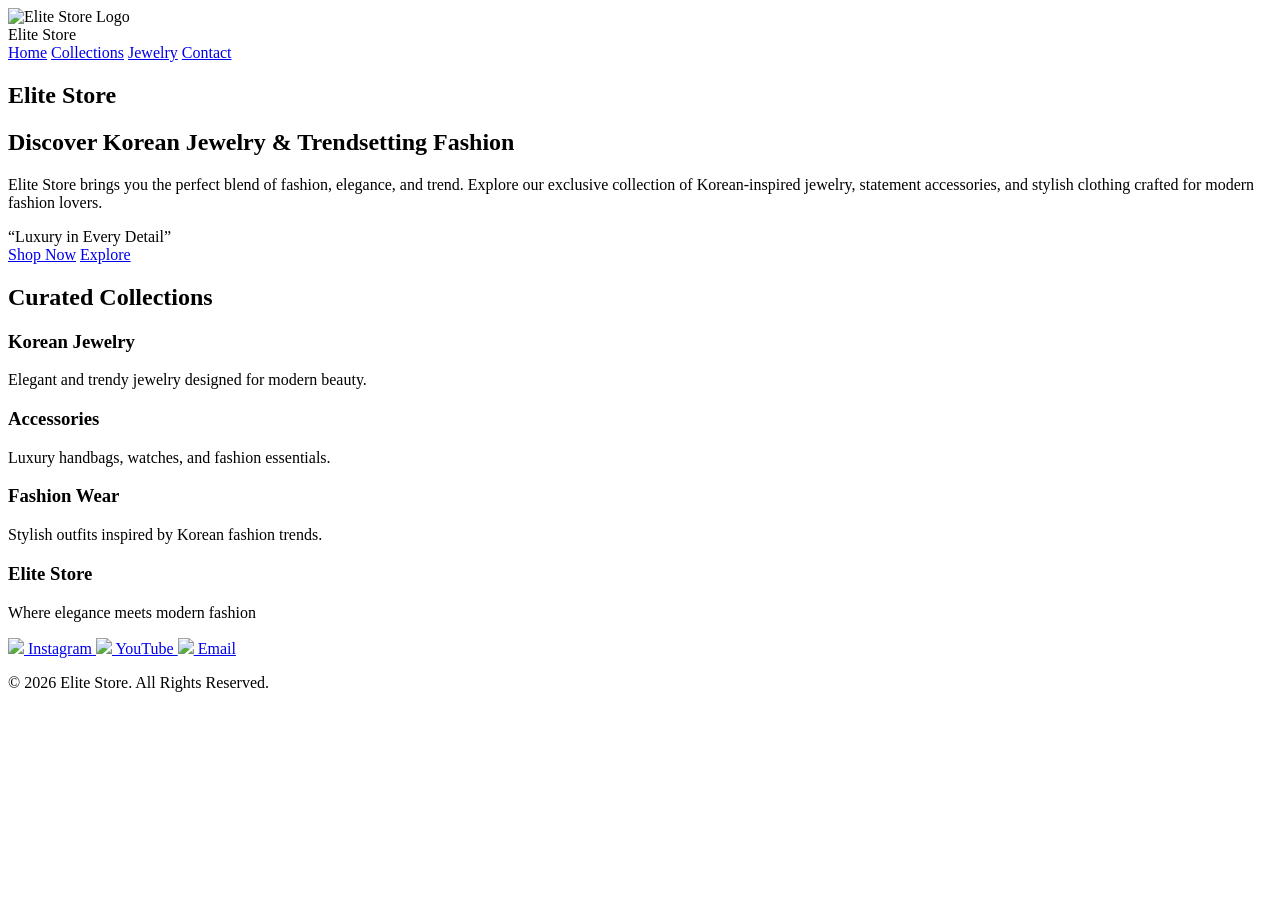
==== index.html @ faf769aa "Create index.html" ====
<!DOCTYPE html>
<html lang="en">
<head>
  <meta charset="UTF-8">
  <meta name="viewport" content="width=device-width, initial-scale=1.0">
  <title>Elite Store</title>

  <link rel="stylesheet" href="styles.css">

  <link href="https://fonts.googleapis.com/css2?family=Cinzel:wght@400;600;700&family=Poppins:wght@300;400;500;600&display=swap" rel="stylesheet">
</head>

<body>

<!-- NAVBAR -->
<header class="navbar">

  <div class="logo-section">
    <img src="images/es-logo.png" alt="Elite Store Logo" class="logo-img">
    <div class="logo-text">Elite Store</div>
  </div>

  <nav class="nav-links">
    <a href="#">Home</a>
    <a href="#">Collections</a>
    <a href="#">Jewelry</a>
    <a href="#">Contact</a>
  </nav>

</header>

<!-- HERO -->
<section class="hero">

  <h1>Elite Store</h1>

  <h2>Discover Korean Jewelry & Trendsetting Fashion</h2>

  <p>
    Elite Store brings you the perfect blend of fashion, elegance, and trend.
    Explore our exclusive collection of Korean-inspired jewelry, statement accessories,
    and stylish clothing crafted for modern fashion lovers.
  </p>

  <div class="tagline">
    “Luxury in Every Detail”
  </div>

  <div class="buttons">
    <a href="#" class="btn gold">Shop Now</a>
    <a href="#" class="btn outline">Explore</a>
  </div>

</section>

<!-- COLLECTION -->
<section class="collection">

  <h2>Curated Collections</h2>

  <div class="cards">

    <div class="card">
      <h3>Korean Jewelry</h3>
      <p>Elegant and trendy jewelry designed for modern beauty.</p>
    </div>

    <div class="card">
      <h3>Accessories</h3>
      <p>Luxury handbags, watches, and fashion essentials.</p>
    </div>

    <div class="card">
      <h3>Fashion Wear</h3>
      <p>Stylish outfits inspired by Korean fashion trends.</p>
    </div>

  </div>

</section>

<!-- FOOTER -->
<footer>

  <h3>Elite Store</h3>
  <p>Where elegance meets modern fashion</p>

  <div class="social">

    <a href="https://instagram.com/eltestore.ecom" target="_blank">
      <img src="images/instagram.png"> Instagram
    </a>

    <a href="https://youtube.com/@elitestore-04l" target="_blank">
      <img src="images/youtube.png"> YouTube
    </a>

    <a href="mailto:elitestore1256@gmail.com">
      <img src="images/email.png"> Email
    </a>

  </div>

  <p class="copyright">
    © 2026 Elite Store. All Rights Reserved.
  </p>

</footer>

</body>
</html>
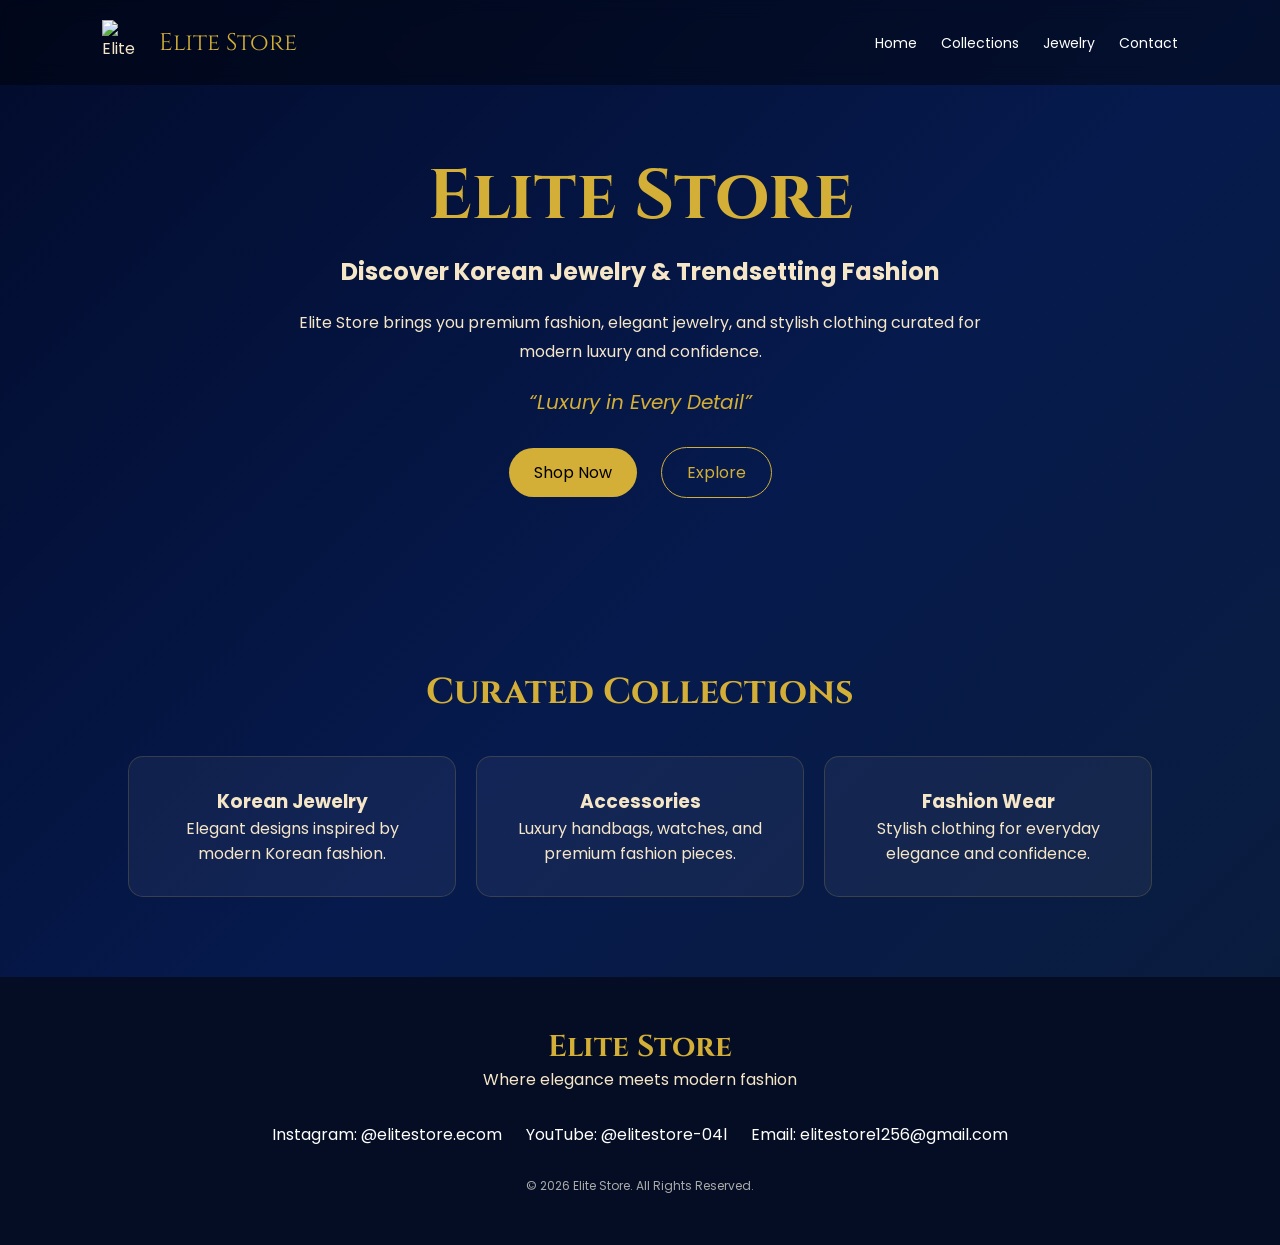
==== commit a7f9d3e8: "Update index.html" ====
--- a/index.html
+++ b/index.html
@@ -6,8 +6,7 @@
   <title>Elite Store</title>
 
   <link rel="stylesheet" href="styles.css">
-
-  <link href="https://fonts.googleapis.com/css2?family=Cinzel:wght@400;600;700&family=Poppins:wght@300;400;500;600&display=swap" rel="stylesheet">
+  <link href="https://fonts.googleapis.com/css2?family=Cinzel:wght@400;600;700&family=Poppins:wght@300;400;500&display=swap" rel="stylesheet">
 </head>
 
 <body>
@@ -16,6 +15,7 @@
 <header class="navbar">
 
   <div class="logo-section">
+    <!-- ES LOGO FROM YOUR IMAGE -->
     <img src="images/es-logo.png" alt="Elite Store Logo" class="logo-img">
     <div class="logo-text">Elite Store</div>
   </div>
@@ -37,9 +37,7 @@
   <h2>Discover Korean Jewelry & Trendsetting Fashion</h2>
 
   <p>
-    Elite Store brings you the perfect blend of fashion, elegance, and trend.
-    Explore our exclusive collection of Korean-inspired jewelry, statement accessories,
-    and stylish clothing crafted for modern fashion lovers.
+    Elite Store brings you premium fashion, elegant jewelry, and stylish clothing curated for modern luxury and confidence.
   </p>
 
   <div class="tagline">
@@ -62,17 +60,17 @@
 
     <div class="card">
       <h3>Korean Jewelry</h3>
-      <p>Elegant and trendy jewelry designed for modern beauty.</p>
+      <p>Elegant designs inspired by modern Korean fashion.</p>
     </div>
 
     <div class="card">
       <h3>Accessories</h3>
-      <p>Luxury handbags, watches, and fashion essentials.</p>
+      <p>Luxury handbags, watches, and premium fashion pieces.</p>
     </div>
 
     <div class="card">
       <h3>Fashion Wear</h3>
-      <p>Stylish outfits inspired by Korean fashion trends.</p>
+      <p>Stylish clothing for everyday elegance and confidence.</p>
     </div>
 
   </div>
@@ -85,18 +83,19 @@
   <h3>Elite Store</h3>
   <p>Where elegance meets modern fashion</p>
 
+  <!-- SOCIAL LINKS (TEXT ONLY, NOT ICONS) -->
   <div class="social">
 
-    <a href="https://instagram.com/eltestore.ecom" target="_blank">
-      <img src="images/instagram.png"> Instagram
+    <a href="https://instagram.com/elitestore.ecom" target="_blank">
+      Instagram: @elitestore.ecom
     </a>
 
     <a href="https://youtube.com/@elitestore-04l" target="_blank">
-      <img src="images/youtube.png"> YouTube
+      YouTube: @elitestore-04l
     </a>
 
     <a href="mailto:elitestore1256@gmail.com">
-      <img src="images/email.png"> Email
+      Email: elitestore1256@gmail.com
     </a>
 
   </div>
--- a/styles.css
+++ b/styles.css
@@ -0,0 +1,165 @@
+*{
+  margin:0;
+  padding:0;
+  box-sizing:border-box;
+  font-family:'Poppins', sans-serif;
+}
+
+body{
+  background:linear-gradient(135deg,#020b2c,#061a4d,#0b1d3a);
+  color:#f5e6c8;
+}
+
+/* NAVBAR */
+.navbar{
+  display:flex;
+  justify-content:space-between;
+  align-items:center;
+  padding:20px 8%;
+  background:rgba(0,0,0,0.4);
+  backdrop-filter:blur(10px);
+  position:fixed;
+  width:100%;
+  top:0;
+}
+
+.logo-section{
+  display:flex;
+  align-items:center;
+  gap:12px;
+}
+
+.logo-img{
+  width:45px;
+  height:45px;
+}
+
+.logo-text{
+  font-family:'Cinzel';
+  font-size:24px;
+  color:#d4af37;
+}
+
+.nav-links a{
+  margin-left:20px;
+  text-decoration:none;
+  color:#fff;
+  font-size:14px;
+}
+
+.nav-links a:hover{
+  color:#d4af37;
+}
+
+/* HERO */
+.hero{
+  text-align:center;
+  padding:150px 20px 80px;
+}
+
+.hero h1{
+  font-size:70px;
+  color:#d4af37;
+  font-family:'Cinzel';
+}
+
+.hero h2{
+  font-size:24px;
+  margin-top:10px;
+}
+
+.hero p{
+  max-width:700px;
+  margin:20px auto;
+  line-height:1.8;
+}
+
+.tagline{
+  font-style:italic;
+  color:#d4af37;
+  margin:20px 0;
+  font-size:20px;
+}
+
+.buttons{
+  margin-top:20px;
+}
+
+.btn{
+  padding:12px 25px;
+  border-radius:30px;
+  margin:10px;
+  text-decoration:none;
+  display:inline-block;
+}
+
+.gold{
+  background:#d4af37;
+  color:#000;
+}
+
+.outline{
+  border:1px solid #d4af37;
+  color:#d4af37;
+}
+
+/* COLLECTION */
+.collection{
+  padding:80px 10%;
+  text-align:center;
+}
+
+.collection h2{
+  font-size:36px;
+  color:#d4af37;
+  margin-bottom:40px;
+  font-family:'Cinzel';
+}
+
+.cards{
+  display:grid;
+  grid-template-columns:repeat(auto-fit,minmax(220px,1fr));
+  gap:20px;
+}
+
+.card{
+  background:rgba(255,255,255,0.05);
+  padding:30px;
+  border-radius:15px;
+  border:1px solid rgba(212,175,55,0.2);
+}
+
+/* FOOTER */
+footer{
+  text-align:center;
+  padding:50px 20px;
+  background:#050d24;
+}
+
+footer h3{
+  font-family:'Cinzel';
+  color:#d4af37;
+  font-size:30px;
+}
+
+.social{
+  margin:20px 0;
+}
+
+.social a{
+  display:inline-flex;
+  align-items:center;
+  gap:8px;
+  margin:10px;
+  color:#fff;
+  text-decoration:none;
+}
+
+.social img{
+  width:20px;
+}
+
+.copyright{
+  font-size:12px;
+  color:#aaa;
+}
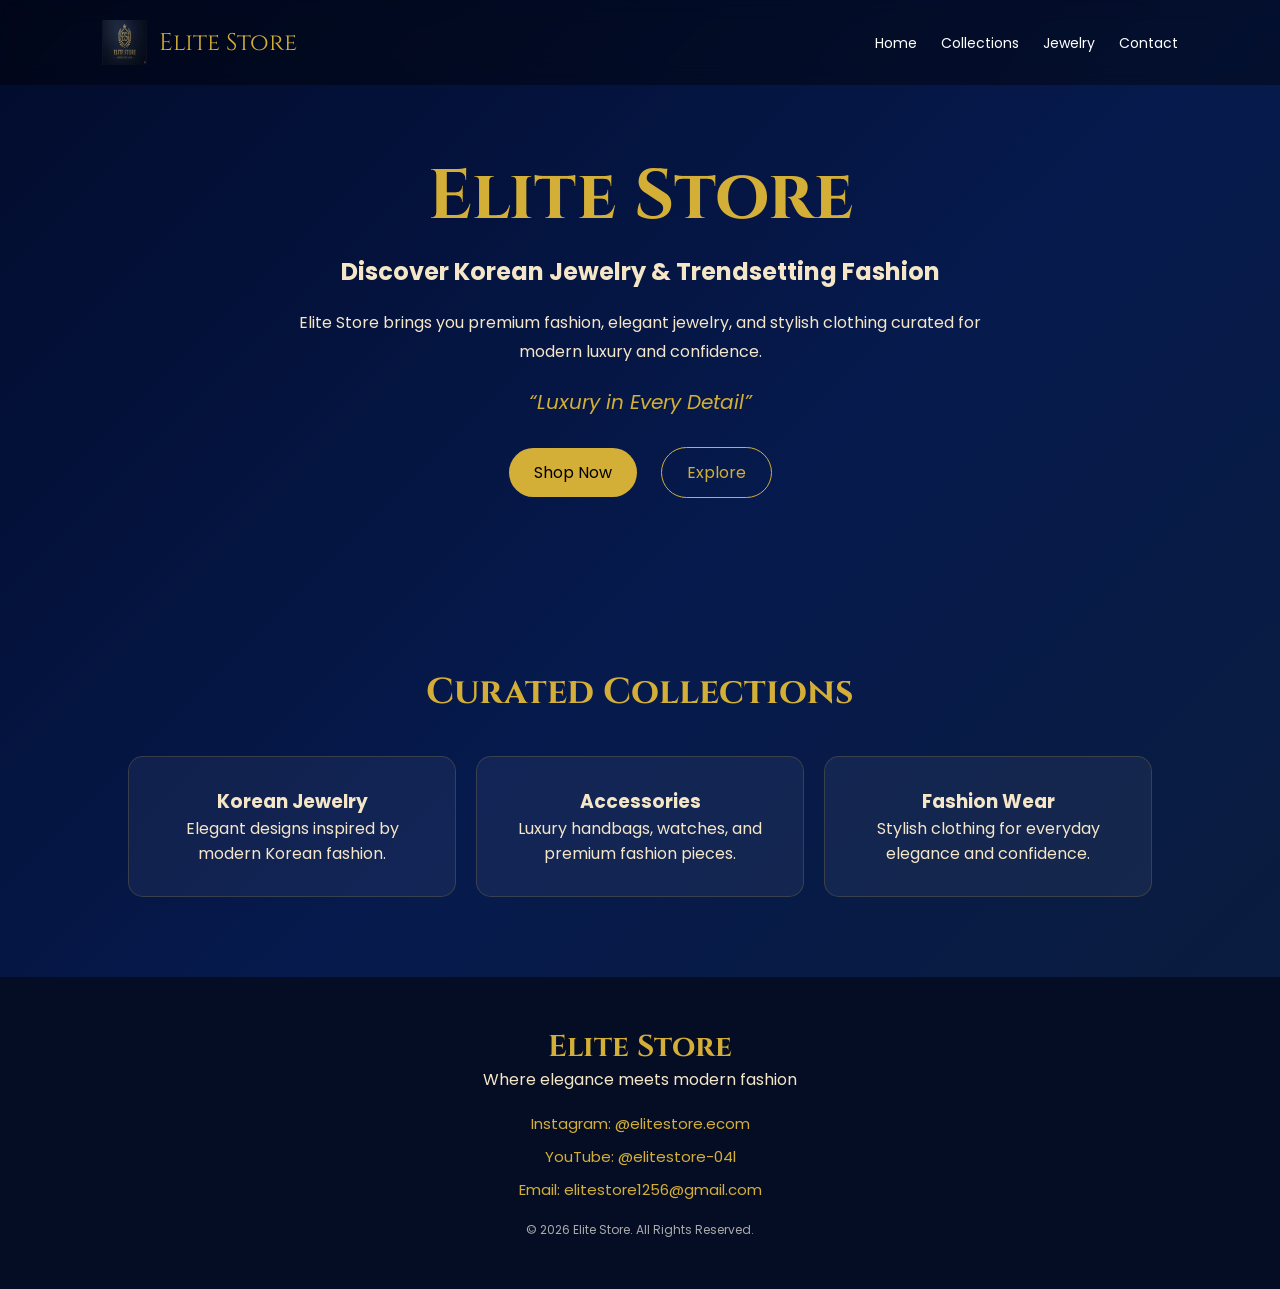
==== commit ca1cfe33: "Update logo image source path in index.html" ====
--- a/index.html
+++ b/index.html
@@ -16,7 +16,7 @@
 
   <div class="logo-section">
     <!-- ES LOGO FROM YOUR IMAGE -->
-    <img src="images/es-logo.png" alt="Elite Store Logo" class="logo-img">
+    <img src="es-logo.png" alt="Elite Store Logo" class="logo-img">
     <div class="logo-text">Elite Store</div>
   </div>
 
--- a/styles.css
+++ b/styles.css
@@ -147,16 +147,16 @@
 }
 
 .social a{
-  display:inline-flex;
-  align-items:center;
-  gap:8px;
-  margin:10px;
-  color:#fff;
+  display:block;
+  margin:10px auto;
+  color:#d4af37;
   text-decoration:none;
+  font-size:15px;
+  transition:0.3s;
 }
 
-.social img{
-  width:20px;
+.social a:hover{
+  color:#ffffff;
 }
 
 .copyright{
